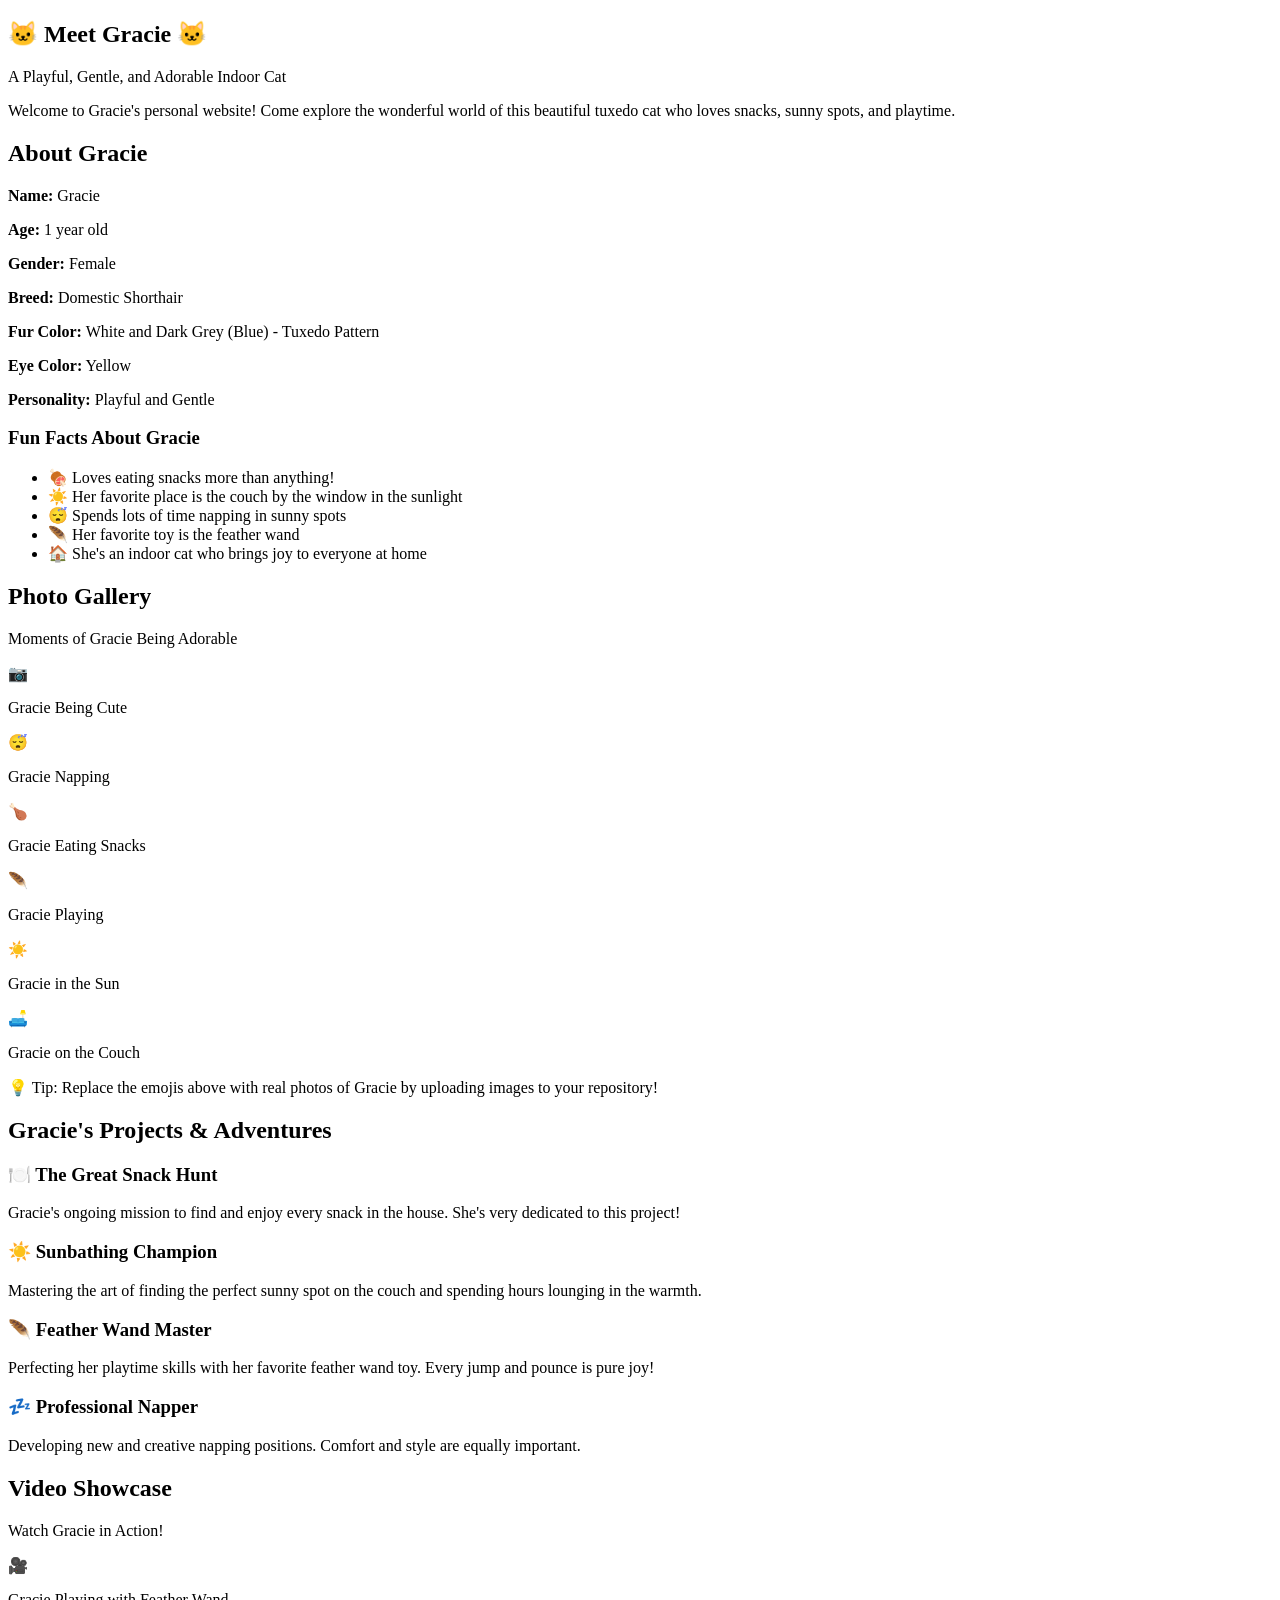
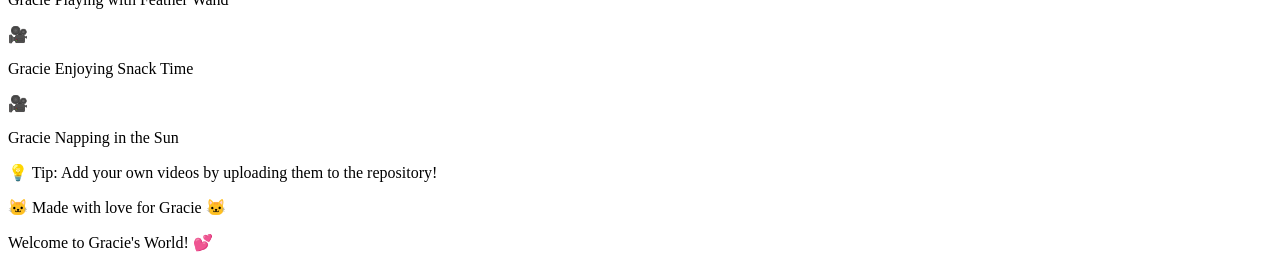
==== index.html @ 29c68a68 "Create index.html - Gracie's personal website" ====
<!DOCTYPE html>
<html lang="en">
<head>
    <meta charset="UTF-8">
    <meta name="viewport" content="width=device-width, initial-scale=1.0">
    <title>Gracie - The Cutest Cat Ever!</title>
    <link rel="stylesheet" href="style.css">
</head>
<body>
    <!-- HERO SECTION: Welcome to Gracie's world -->
    <section class="hero">
        <div class="hero-content">
            <h1>🐱 Meet Gracie 🐱</h1>
            <p class="tagline">A Playful, Gentle, and Adorable Indoor Cat</p>
            <p class="intro">Welcome to Gracie's personal website! Come explore the wonderful world of this beautiful tuxedo cat who loves snacks, sunny spots, and playtime.</p>
        </div>
    </section>

    <!-- ABOUT ME SECTION: Learn about Gracie -->
    <section class="about">
        <h2>About Gracie</h2>
        <div class="about-content">
            <div class="about-text">
                <p><strong>Name:</strong> Gracie</p>
                <p><strong>Age:</strong> 1 year old</p>
                <p><strong>Gender:</strong> Female</p>
                <p><strong>Breed:</strong> Domestic Shorthair</p>
                <p><strong>Fur Color:</strong> White and Dark Grey (Blue) - Tuxedo Pattern</p>
                <p><strong>Eye Color:</strong> Yellow</p>
                <p><strong>Personality:</strong> Playful and Gentle</p>
            </div>
            <div class="about-facts">
                <h3>Fun Facts About Gracie</h3>
                <ul>
                    <li>🍖 Loves eating snacks more than anything!</li>
                    <li>☀️ Her favorite place is the couch by the window in the sunlight</li>
                    <li>😴 Spends lots of time napping in sunny spots</li>
                    <li>🪶 Her favorite toy is the feather wand</li>
                    <li>🏠 She's an indoor cat who brings joy to everyone at home</li>
                </ul>
            </div>
        </div>
    </section>

    <!-- PHOTO GALLERY SECTION: Show off Gracie's cutest moments -->
    <section class="gallery">
        <h2>Photo Gallery</h2>
        <p class="gallery-subtitle">Moments of Gracie Being Adorable</p>
        <div class="photo-grid">
            <!-- Photo 1 -->
            <div class="photo-card">
                <div class="photo-placeholder">📷</div>
                <p>Gracie Being Cute</p>
            </div>
            <!-- Photo 2 -->
            <div class="photo-card">
                <div class="photo-placeholder">😴</div>
                <p>Gracie Napping</p>
            </div>
            <!-- Photo 3 -->
            <div class="photo-card">
                <div class="photo-placeholder">🍗</div>
                <p>Gracie Eating Snacks</p>
            </div>
            <!-- Photo 4 -->
            <div class="photo-card">
                <div class="photo-placeholder">🪶</div>
                <p>Gracie Playing</p>
            </div>
            <!-- Photo 5 -->
            <div class="photo-card">
                <div class="photo-placeholder">☀️</div>
                <p>Gracie in the Sun</p>
            </div>
            <!-- Photo 6 -->
            <div class="photo-card">
                <div class="photo-placeholder">🛋️</div>
                <p>Gracie on the Couch</p>
            </div>
        </div>
        <p class="gallery-note">💡 Tip: Replace the emojis above with real photos of Gracie by uploading images to your repository!</p>
    </section>

    <!-- PROJECTS SECTION: Fun things Gracie does -->
    <section class="projects">
        <h2>Gracie's Projects & Adventures</h2>
        <div class="projects-grid">
            <!-- Project 1 -->
            <div class="project-card">
                <h3>🍽️ The Great Snack Hunt</h3>
                <p>Gracie's ongoing mission to find and enjoy every snack in the house. She's very dedicated to this project!</p>
            </div>
            <!-- Project 2 -->
            <div class="project-card">
                <h3>☀️ Sunbathing Champion</h3>
                <p>Mastering the art of finding the perfect sunny spot on the couch and spending hours lounging in the warmth.</p>
            </div>
            <!-- Project 3 -->
            <div class="project-card">
                <h3>🪶 Feather Wand Master</h3>
                <p>Perfecting her playtime skills with her favorite feather wand toy. Every jump and pounce is pure joy!</p>
            </div>
            <!-- Project 4 -->
            <div class="project-card">
                <h3>💤 Professional Napper</h3>
                <p>Developing new and creative napping positions. Comfort and style are equally important.</p>
            </div>
        </div>
    </section>

    <!-- VIDEO SHOWCASE SECTION: Watch Gracie in action -->
    <section class="videos">
        <h2>Video Showcase</h2>
        <p class="video-subtitle">Watch Gracie in Action!</p>
        <div class="video-grid">
            <!-- Video 1 -->
            <div class="video-card">
                <div class="video-placeholder">🎥</div>
                <p>Gracie Playing with Feather Wand</p>
            </div>
            <!-- Video 2 -->
            <div class="video-card">
                <div class="video-placeholder">🎥</div>
                <p>Gracie Enjoying Snack Time</p>
            </div>
            <!-- Video 3 -->
            <div class="video-card">
                <div class="video-placeholder">🎥</div>
                <p>Gracie Napping in the Sun</p>
            </div>
        </div>
        <p class="video-note">💡 Tip: Add your own videos by uploading them to the repository!</p>
    </section>

    <!-- FOOTER -->
    <footer>
        <p>🐱 Made with love for Gracie 🐱</p>
        <p>Welcome to Gracie's World! 💕</p>
    </footer>

    <!-- Link to JavaScript file -->
    <script src="script.js"></script>
</body>
</html>
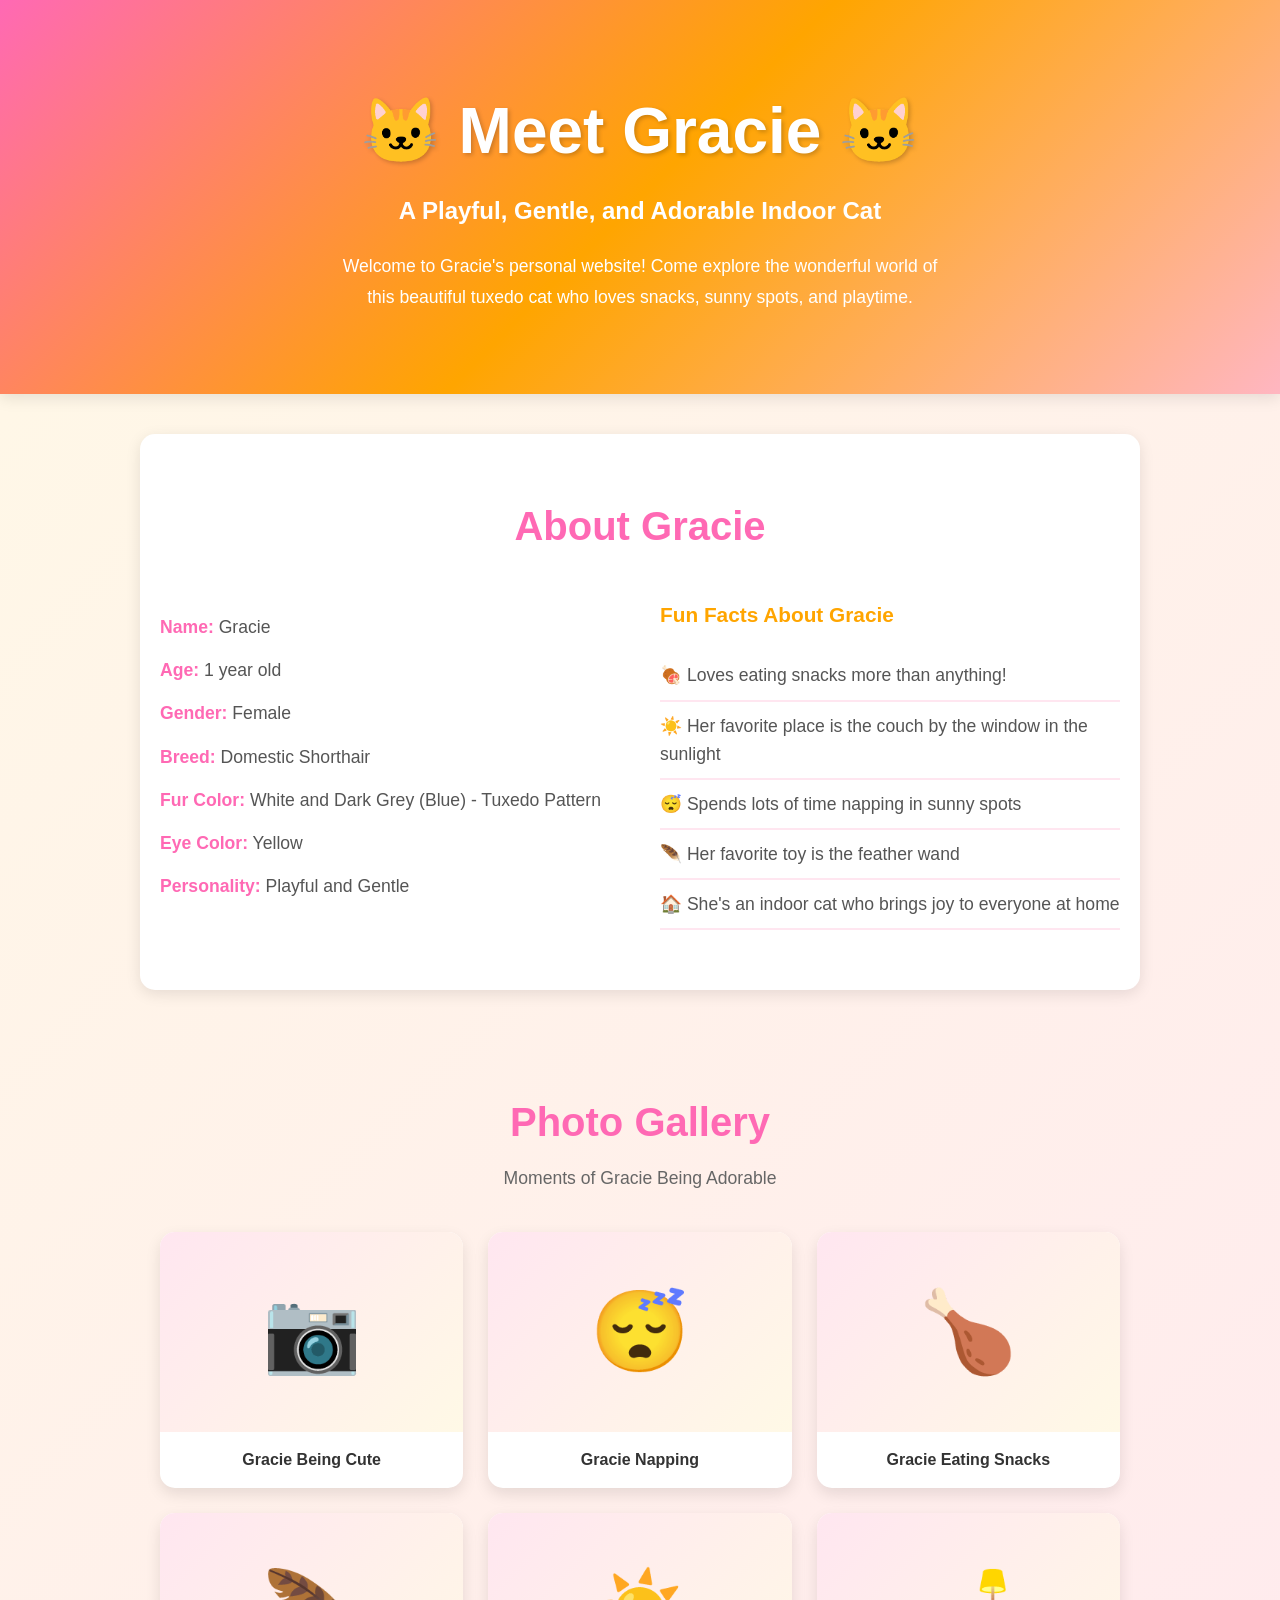
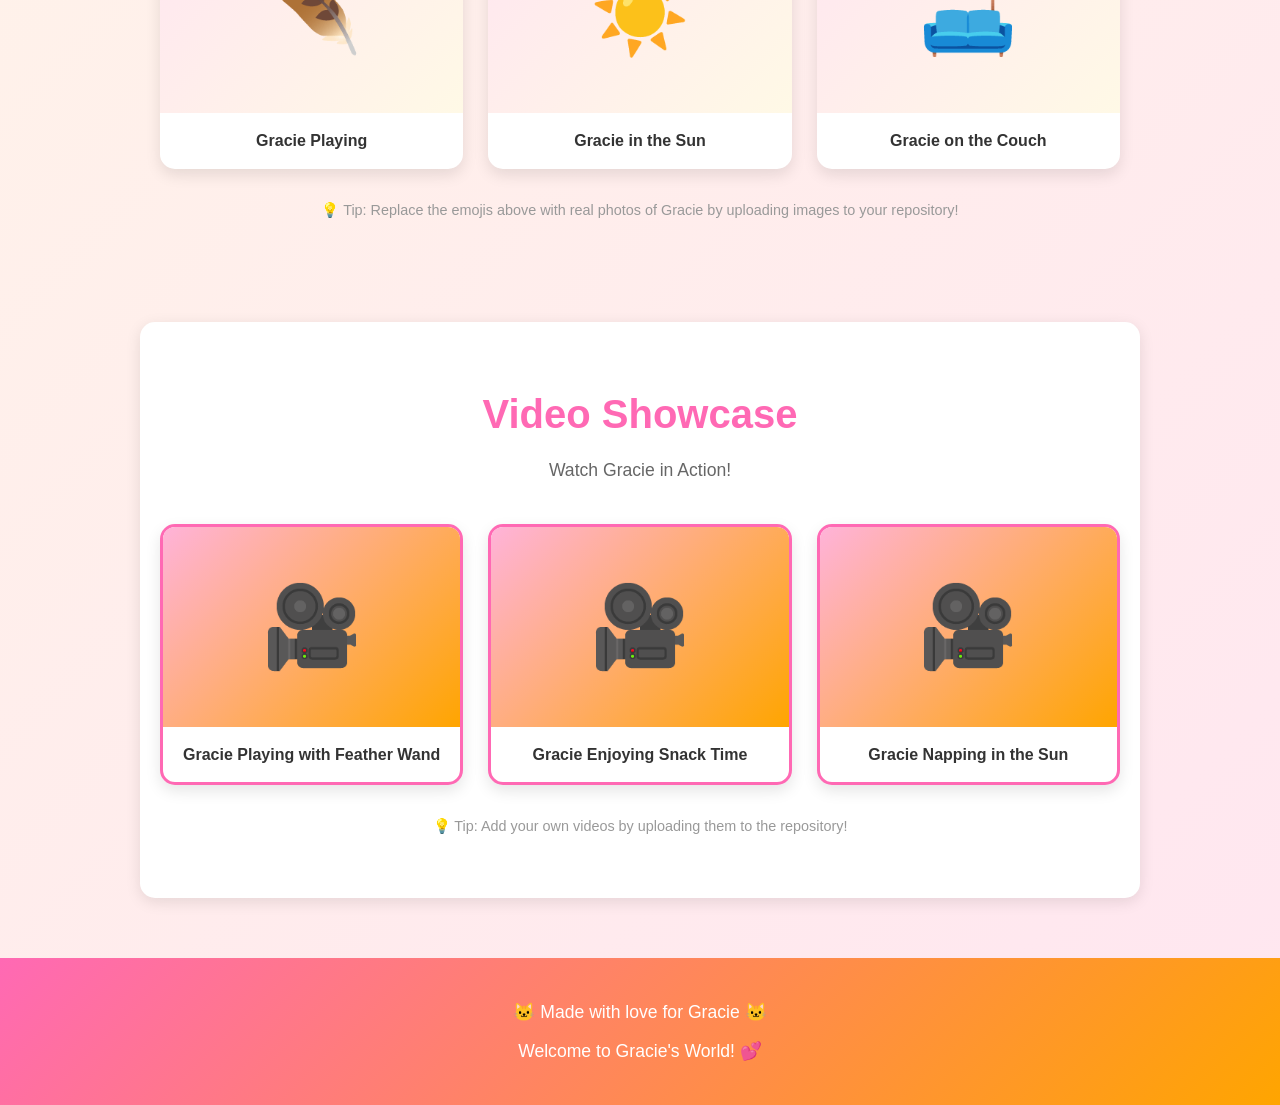
==== commit 2784c419: "Remove Projects section from index.html" ====
--- a/index.html
+++ b/index.html
@@ -81,33 +81,6 @@
         <p class="gallery-note">💡 Tip: Replace the emojis above with real photos of Gracie by uploading images to your repository!</p>
     </section>
 
-    <!-- PROJECTS SECTION: Fun things Gracie does -->
-    <section class="projects">
-        <h2>Gracie's Projects & Adventures</h2>
-        <div class="projects-grid">
-            <!-- Project 1 -->
-            <div class="project-card">
-                <h3>🍽️ The Great Snack Hunt</h3>
-                <p>Gracie's ongoing mission to find and enjoy every snack in the house. She's very dedicated to this project!</p>
-            </div>
-            <!-- Project 2 -->
-            <div class="project-card">
-                <h3>☀️ Sunbathing Champion</h3>
-                <p>Mastering the art of finding the perfect sunny spot on the couch and spending hours lounging in the warmth.</p>
-            </div>
-            <!-- Project 3 -->
-            <div class="project-card">
-                <h3>🪶 Feather Wand Master</h3>
-                <p>Perfecting her playtime skills with her favorite feather wand toy. Every jump and pounce is pure joy!</p>
-            </div>
-            <!-- Project 4 -->
-            <div class="project-card">
-                <h3>💤 Professional Napper</h3>
-                <p>Developing new and creative napping positions. Comfort and style are equally important.</p>
-            </div>
-        </div>
-    </section>
-
     <!-- VIDEO SHOWCASE SECTION: Watch Gracie in action -->
     <section class="videos">
         <h2>Video Showcase</h2>
--- a/style.css
+++ b/style.css
@@ -0,0 +1,338 @@
+/* ============================================
+   GRACIE'S WEBSITE - STYLESHEET
+   All the colors and styling to make Gracie's
+   website cute and colorful!
+   ============================================ */
+
+/* GENERAL STYLES - Apply to the whole page */
+* {
+    margin: 0;
+    padding: 0;
+    box-sizing: border-box;
+}
+
+body {
+    font-family: 'Arial', sans-serif;
+    line-height: 1.6;
+    color: #333;
+    background: linear-gradient(135deg, #fff9e6 0%, #ffe6f0 100%);
+    min-height: 100vh;
+}
+
+/* ============================================
+   HERO SECTION - The welcome area at the top
+   ============================================ */
+.hero {
+    background: linear-gradient(135deg, #ff69b4 0%, #ffa500 50%, #ffb6c1 100%);
+    color: white;
+    padding: 80px 20px;
+    text-align: center;
+    box-shadow: 0 4px 15px rgba(0, 0, 0, 0.1);
+}
+
+.hero-content h1 {
+    font-size: 4rem;
+    margin-bottom: 10px;
+    text-shadow: 2px 2px 4px rgba(0, 0, 0, 0.2);
+}
+
+.hero-content .tagline {
+    font-size: 1.5rem;
+    margin-bottom: 20px;
+    font-weight: bold;
+}
+
+.hero-content .intro {
+    font-size: 1.1rem;
+    max-width: 600px;
+    margin: 0 auto;
+    line-height: 1.8;
+}
+
+/* ============================================
+   ABOUT ME SECTION - Information about Gracie
+   ============================================ */
+.about {
+    padding: 60px 20px;
+    max-width: 1000px;
+    margin: 0 auto;
+    background: white;
+    border-radius: 15px;
+    margin: 40px auto;
+    box-shadow: 0 4px 15px rgba(0, 0, 0, 0.1);
+}
+
+.about h2 {
+    font-size: 2.5rem;
+    color: #ff69b4;
+    text-align: center;
+    margin-bottom: 40px;
+}
+
+.about-content {
+    display: grid;
+    grid-template-columns: 1fr 1fr;
+    gap: 40px;
+}
+
+.about-text p {
+    margin: 15px 0;
+    font-size: 1.1rem;
+    color: #555;
+}
+
+.about-text strong {
+    color: #ff69b4;
+}
+
+.about-facts h3 {
+    color: #ffa500;
+    margin-bottom: 20px;
+    font-size: 1.3rem;
+}
+
+.about-facts ul {
+    list-style: none;
+}
+
+.about-facts li {
+    padding: 10px 0;
+    font-size: 1.1rem;
+    color: #555;
+    border-bottom: 2px solid #ffe6f0;
+}
+
+/* Responsive: Stack on mobile */
+@media (max-width: 768px) {
+    .about-content {
+        grid-template-columns: 1fr;
+        gap: 20px;
+    }
+}
+
+/* ============================================
+   PHOTO GALLERY SECTION - Show Gracie's photos
+   ============================================ */
+.gallery {
+    padding: 60px 20px;
+    max-width: 1000px;
+    margin: 0 auto;
+}
+
+.gallery h2 {
+    font-size: 2.5rem;
+    color: #ff69b4;
+    text-align: center;
+    margin-bottom: 10px;
+}
+
+.gallery-subtitle {
+    text-align: center;
+    color: #666;
+    margin-bottom: 40px;
+    font-size: 1.1rem;
+}
+
+.photo-grid {
+    display: grid;
+    grid-template-columns: repeat(auto-fit, minmax(250px, 1fr));
+    gap: 25px;
+    margin-bottom: 30px;
+}
+
+.photo-card {
+    background: white;
+    border-radius: 15px;
+    overflow: hidden;
+    box-shadow: 0 6px 15px rgba(0, 0, 0, 0.1);
+    transition: transform 0.3s ease, box-shadow 0.3s ease;
+}
+
+.photo-card:hover {
+    transform: translateY(-10px);
+    box-shadow: 0 10px 25px rgba(255, 105, 180, 0.3);
+}
+
+.photo-placeholder {
+    width: 100%;
+    height: 200px;
+    background: linear-gradient(135deg, #ffe6f0 0%, #fff9e6 100%);
+    display: flex;
+    align-items: center;
+    justify-content: center;
+    font-size: 5rem;
+}
+
+.photo-card p {
+    padding: 15px;
+    text-align: center;
+    font-weight: bold;
+    color: #333;
+}
+
+.gallery-note {
+    text-align: center;
+    color: #999;
+    font-size: 0.9rem;
+    margin-top: 20px;
+}
+
+/* ============================================
+   PROJECTS SECTION - Gracie's adventures
+   ============================================ */
+.projects {
+    padding: 60px 20px;
+    background: linear-gradient(135deg, #fff9e6 0%, #ffe6f0 100%);
+    max-width: 1000px;
+    margin: 40px auto;
+}
+
+.projects h2 {
+    font-size: 2.5rem;
+    color: #ff69b4;
+    text-align: center;
+    margin-bottom: 40px;
+}
+
+.projects-grid {
+    display: grid;
+    grid-template-columns: repeat(auto-fit, minmax(250px, 1fr));
+    gap: 25px;
+}
+
+.project-card {
+    background: white;
+    padding: 25px;
+    border-radius: 15px;
+    box-shadow: 0 4px 15px rgba(0, 0, 0, 0.1);
+    border-left: 5px solid #ffa500;
+    transition: transform 0.3s ease;
+}
+
+.project-card:hover {
+    transform: translateY(-5px);
+}
+
+.project-card h3 {
+    color: #ff69b4;
+    margin-bottom: 15px;
+    font-size: 1.3rem;
+}
+
+.project-card p {
+    color: #666;
+    line-height: 1.6;
+}
+
+/* ============================================
+   VIDEO SHOWCASE SECTION - Watch Gracie!
+   ============================================ */
+.videos {
+    padding: 60px 20px;
+    max-width: 1000px;
+    margin: 0 auto;
+    background: white;
+    border-radius: 15px;
+    margin: 40px auto;
+    box-shadow: 0 4px 15px rgba(0, 0, 0, 0.1);
+}
+
+.videos h2 {
+    font-size: 2.5rem;
+    color: #ff69b4;
+    text-align: center;
+    margin-bottom: 10px;
+}
+
+.video-subtitle {
+    text-align: center;
+    color: #666;
+    margin-bottom: 40px;
+    font-size: 1.1rem;
+}
+
+.video-grid {
+    display: grid;
+    grid-template-columns: repeat(auto-fit, minmax(250px, 1fr));
+    gap: 25px;
+    margin-bottom: 30px;
+}
+
+.video-card {
+    background: white;
+    border-radius: 15px;
+    overflow: hidden;
+    box-shadow: 0 6px 15px rgba(0, 0, 0, 0.1);
+    transition: transform 0.3s ease;
+    border: 3px solid #ff69b4;
+}
+
+.video-card:hover {
+    transform: scale(1.05);
+}
+
+.video-placeholder {
+    width: 100%;
+    height: 200px;
+    background: linear-gradient(135deg, #ffb3d9 0%, #ffa500 100%);
+    display: flex;
+    align-items: center;
+    justify-content: center;
+    font-size: 5rem;
+}
+
+.video-card p {
+    padding: 15px;
+    text-align: center;
+    font-weight: bold;
+    color: #333;
+}
+
+.video-note {
+    text-align: center;
+    color: #999;
+    font-size: 0.9rem;
+    margin-top: 20px;
+}
+
+/* ============================================
+   FOOTER - The bottom of the page
+   ============================================ */
+footer {
+    background: linear-gradient(135deg, #ff69b4 0%, #ffa500 100%);
+    color: white;
+    text-align: center;
+    padding: 30px 20px;
+    margin-top: 60px;
+}
+
+footer p {
+    margin: 10px 0;
+    font-size: 1.1rem;
+}
+
+/* ============================================
+   RESPONSIVE DESIGN - Make it work on mobile
+   ============================================ */
+@media (max-width: 600px) {
+    .hero-content h1 {
+        font-size: 2.5rem;
+    }
+
+    .hero-content .tagline {
+        font-size: 1.1rem;
+    }
+
+    .about h2,
+    .gallery h2,
+    .projects h2,
+    .videos h2 {
+        font-size: 2rem;
+    }
+
+    .photo-grid,
+    .projects-grid,
+    .video-grid {
+        grid-template-columns: 1fr;
+    }
+}
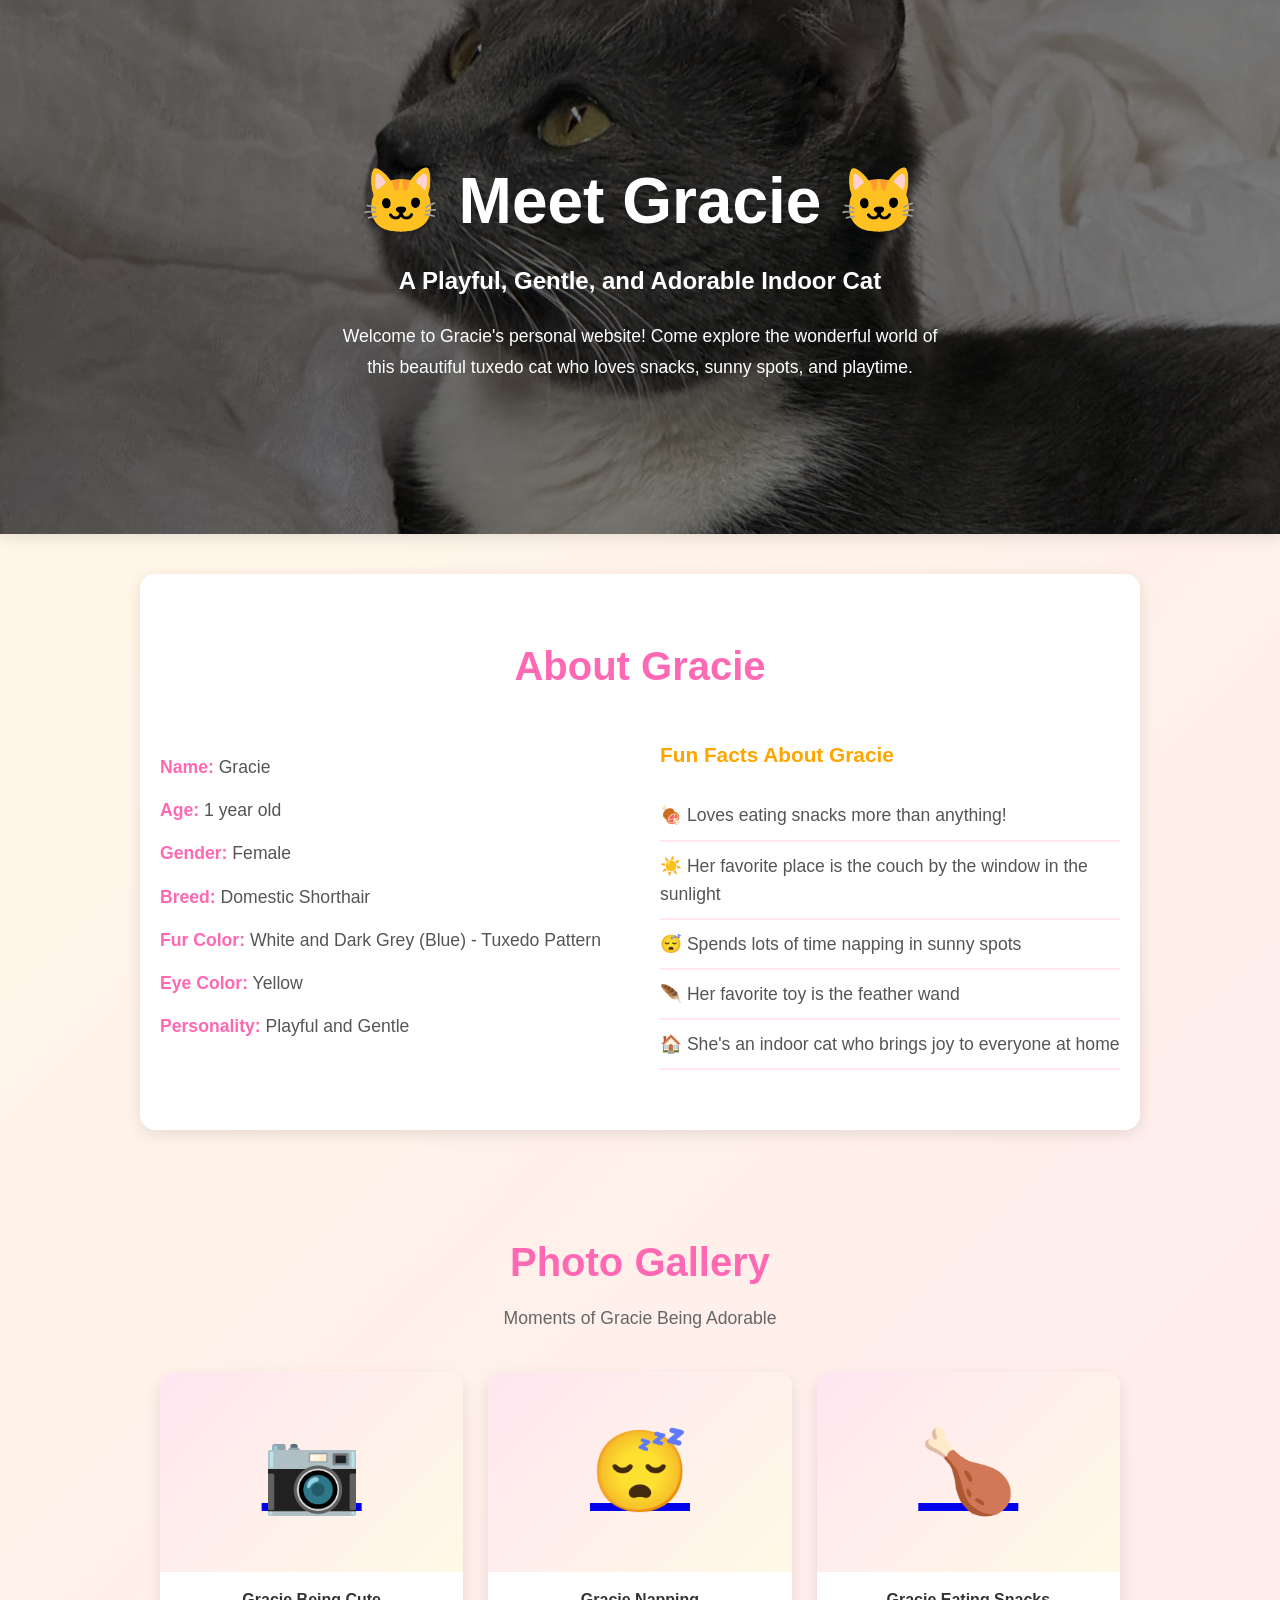
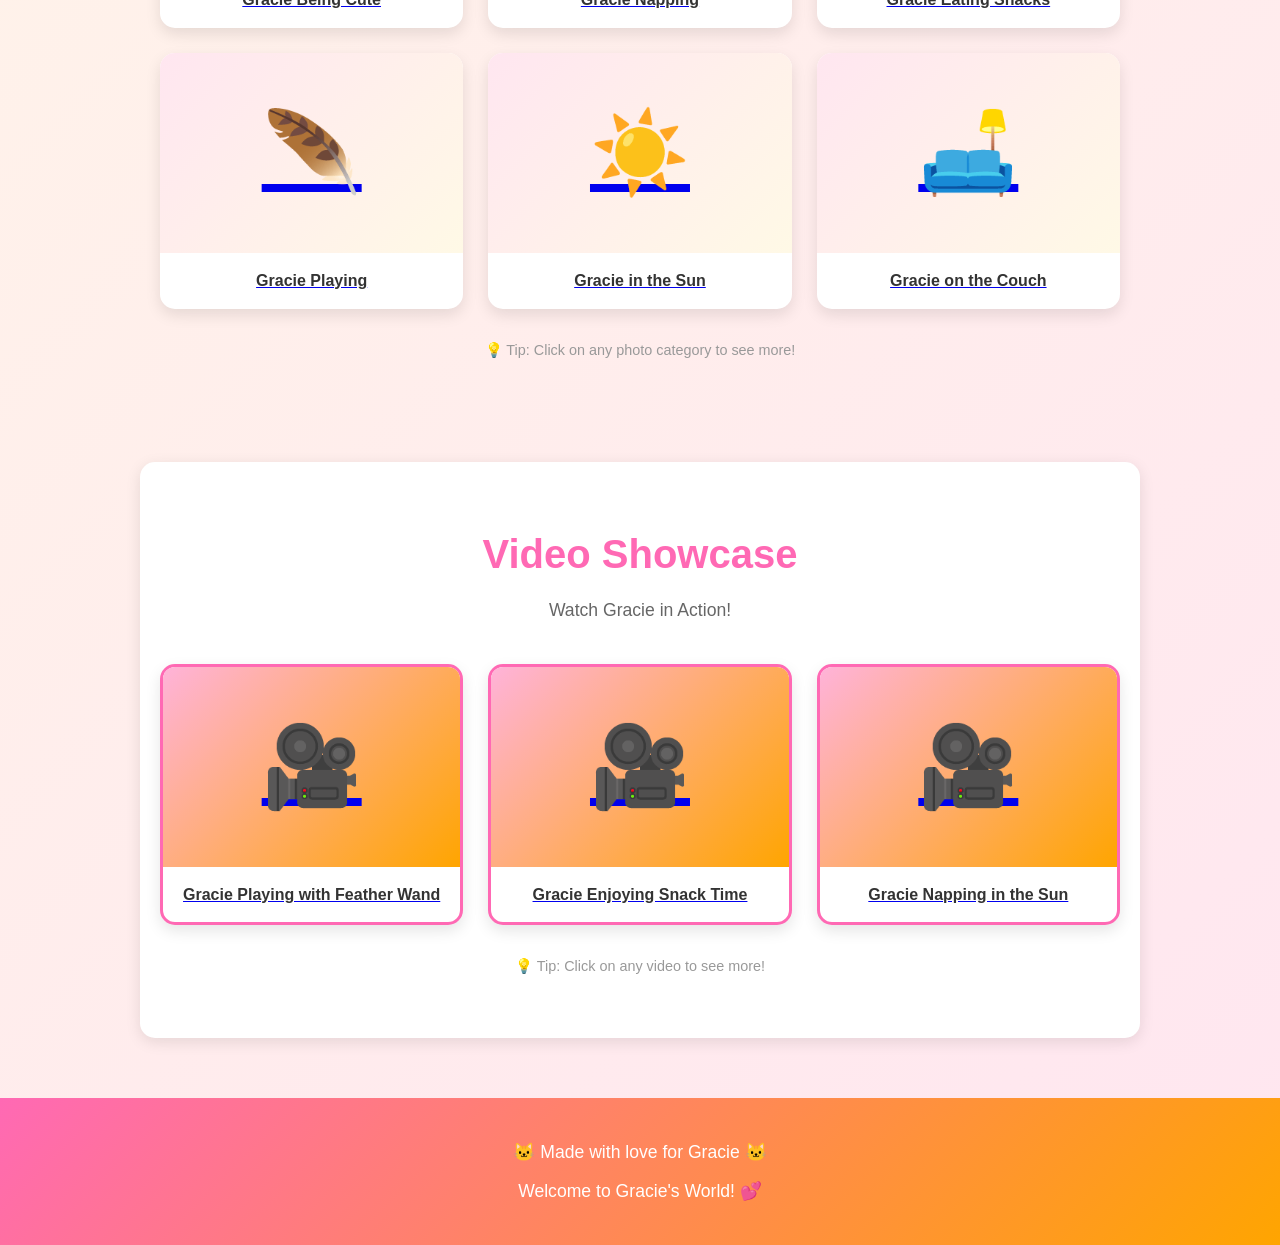
==== commit 861714c2: "Create separate pages for photo and video galleries with clickable cards" ====
--- a/index.html
+++ b/index.html
@@ -47,38 +47,38 @@
         <h2>Photo Gallery</h2>
         <p class="gallery-subtitle">Moments of Gracie Being Adorable</p>
         <div class="photo-grid">
-            <!-- Photo 1 -->
-            <div class="photo-card">
+            <!-- Photo 1 - Clickable link -->
+            <a href="gracie-cute.html" class="photo-card">
                 <div class="photo-placeholder">📷</div>
                 <p>Gracie Being Cute</p>
-            </div>
-            <!-- Photo 2 -->
-            <div class="photo-card">
+            </a>
+            <!-- Photo 2 - Clickable link -->
+            <a href="gracie-napping.html" class="photo-card">
                 <div class="photo-placeholder">😴</div>
                 <p>Gracie Napping</p>
-            </div>
-            <!-- Photo 3 -->
-            <div class="photo-card">
+            </a>
+            <!-- Photo 3 - Clickable link -->
+            <a href="gracie-eating.html" class="photo-card">
                 <div class="photo-placeholder">🍗</div>
                 <p>Gracie Eating Snacks</p>
-            </div>
-            <!-- Photo 4 -->
-            <div class="photo-card">
+            </a>
+            <!-- Photo 4 - Clickable link -->
+            <a href="gracie-playing.html" class="photo-card">
                 <div class="photo-placeholder">🪶</div>
                 <p>Gracie Playing</p>
-            </div>
-            <!-- Photo 5 -->
-            <div class="photo-card">
+            </a>
+            <!-- Photo 5 - Clickable link -->
+            <a href="gracie-sun.html" class="photo-card">
                 <div class="photo-placeholder">☀️</div>
                 <p>Gracie in the Sun</p>
-            </div>
-            <!-- Photo 6 -->
-            <div class="photo-card">
+            </a>
+            <!-- Photo 6 - Clickable link -->
+            <a href="gracie-couch.html" class="photo-card">
                 <div class="photo-placeholder">🛋️</div>
                 <p>Gracie on the Couch</p>
-            </div>
+            </a>
         </div>
-        <p class="gallery-note">💡 Tip: Replace the emojis above with real photos of Gracie by uploading images to your repository!</p>
+        <p class="gallery-note">💡 Tip: Click on any photo category to see more!</p>
     </section>
 
     <!-- VIDEO SHOWCASE SECTION: Watch Gracie in action -->
@@ -86,23 +86,23 @@
         <h2>Video Showcase</h2>
         <p class="video-subtitle">Watch Gracie in Action!</p>
         <div class="video-grid">
-            <!-- Video 1 -->
-            <div class="video-card">
+            <!-- Video 1 - Clickable link -->
+            <a href="gracie-feather-wand.html" class="video-card">
                 <div class="video-placeholder">🎥</div>
                 <p>Gracie Playing with Feather Wand</p>
-            </div>
-            <!-- Video 2 -->
-            <div class="video-card">
+            </a>
+            <!-- Video 2 - Clickable link -->
+            <a href="gracie-snack-time.html" class="video-card">
                 <div class="video-placeholder">🎥</div>
                 <p>Gracie Enjoying Snack Time</p>
-            </div>
-            <!-- Video 3 -->
-            <div class="video-card">
+            </a>
+            <!-- Video 3 - Clickable link -->
+            <a href="gracie-sun-nap.html" class="video-card">
                 <div class="video-placeholder">🎥</div>
                 <p>Gracie Napping in the Sun</p>
-            </div>
+            </a>
         </div>
-        <p class="video-note">💡 Tip: Add your own videos by uploading them to the repository!</p>
+        <p class="video-note">💡 Tip: Click on any video to see more!</p>
     </section>
 
     <!-- FOOTER -->
@@ -114,4 +114,4 @@
     <!-- Link to JavaScript file -->
     <script src="script.js"></script>
 </body>
-</html>
+</html>
--- a/style.css
+++ b/style.css
@@ -23,11 +23,15 @@
    HERO SECTION - The welcome area at the top
    ============================================ */
 .hero {
-    background: linear-gradient(135deg, #ff69b4 0%, #ffa500 50%, #ffb6c1 100%);
+    background: linear-gradient(rgba(0, 0, 0, 0.5), rgba(0, 0, 0, 0.5)), url('gracie.webp') center/cover no-repeat;
     color: white;
-    padding: 80px 20px;
+    padding: 150px 20px;
     text-align: center;
     box-shadow: 0 4px 15px rgba(0, 0, 0, 0.1);
+    min-height: 500px;
+    display: flex;
+    align-items: center;
+    justify-content: center;
 }
 
 .hero-content h1 {
@@ -178,53 +182,6 @@
 }
 
 /* ============================================
-   PROJECTS SECTION - Gracie's adventures
-   ============================================ */
-.projects {
-    padding: 60px 20px;
-    background: linear-gradient(135deg, #fff9e6 0%, #ffe6f0 100%);
-    max-width: 1000px;
-    margin: 40px auto;
-}
-
-.projects h2 {
-    font-size: 2.5rem;
-    color: #ff69b4;
-    text-align: center;
-    margin-bottom: 40px;
-}
-
-.projects-grid {
-    display: grid;
-    grid-template-columns: repeat(auto-fit, minmax(250px, 1fr));
-    gap: 25px;
-}
-
-.project-card {
-    background: white;
-    padding: 25px;
-    border-radius: 15px;
-    box-shadow: 0 4px 15px rgba(0, 0, 0, 0.1);
-    border-left: 5px solid #ffa500;
-    transition: transform 0.3s ease;
-}
-
-.project-card:hover {
-    transform: translateY(-5px);
-}
-
-.project-card h3 {
-    color: #ff69b4;
-    margin-bottom: 15px;
-    font-size: 1.3rem;
-}
-
-.project-card p {
-    color: #666;
-    line-height: 1.6;
-}
-
-/* ============================================
    VIDEO SHOWCASE SECTION - Watch Gracie!
    ============================================ */
 .videos {
@@ -315,6 +272,11 @@
    RESPONSIVE DESIGN - Make it work on mobile
    ============================================ */
 @media (max-width: 600px) {
+    .hero {
+        padding: 100px 20px;
+        min-height: 350px;
+    }
+
     .hero-content h1 {
         font-size: 2.5rem;
     }
@@ -325,13 +287,11 @@
 
     .about h2,
     .gallery h2,
-    .projects h2,
     .videos h2 {
         font-size: 2rem;
     }
 
     .photo-grid,
-    .projects-grid,
     .video-grid {
         grid-template-columns: 1fr;
     }
